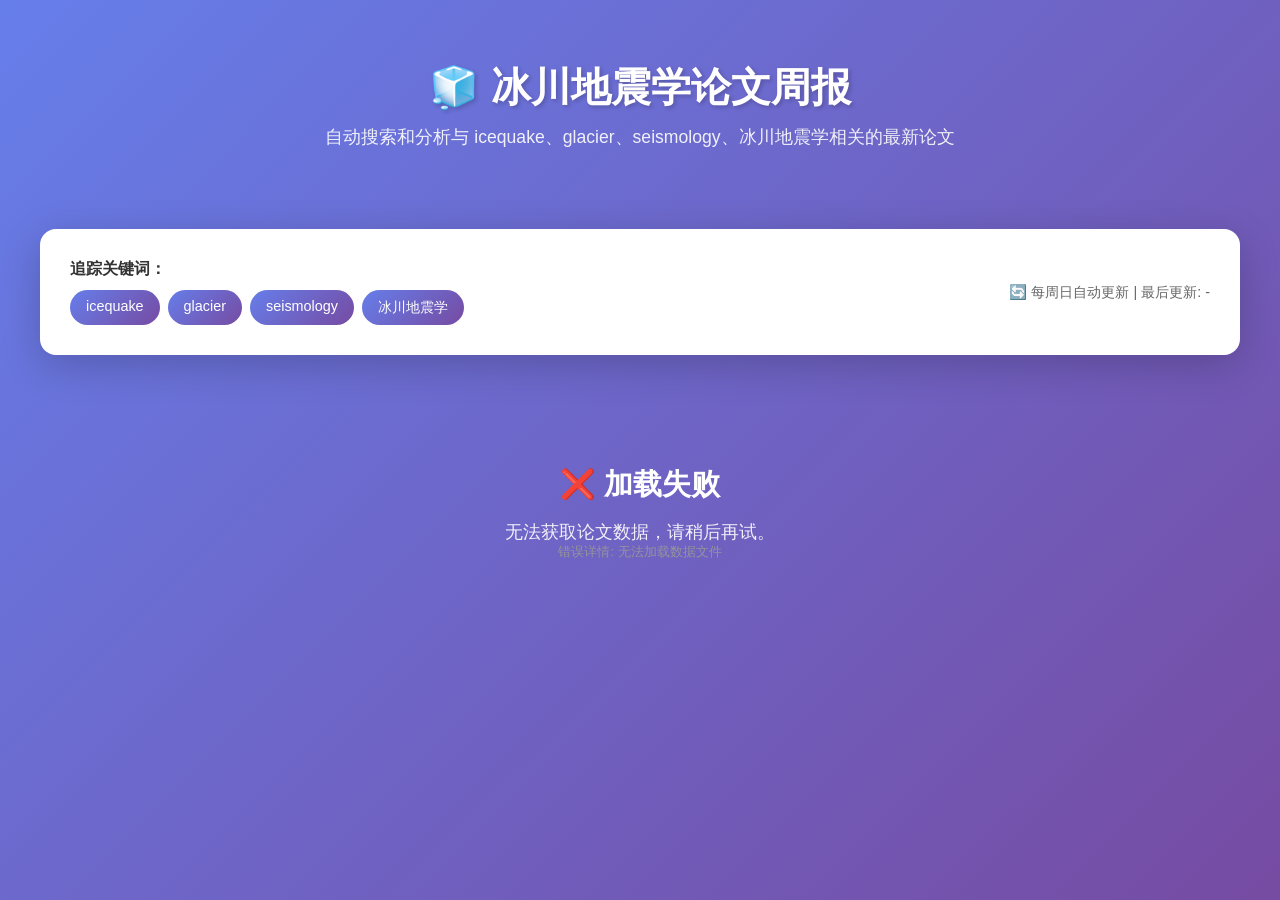
==== frontend/index.html @ 20ec5124 "Initial commit: Cryoseismology paper system" ====
<!DOCTYPE html>
<html lang="zh-CN">
<head>
    <meta charset="UTF-8">
    <meta name="viewport" content="width=device-width, initial-scale=1.0">
    <title>冰川地震学论文搜索系统</title>
    <link rel="stylesheet" href="style.css">
</head>
<body>
    <div class="container">
        <header>
            <h1>🧊 冰川地震学论文周报</h1>
            <p>自动搜索和分析与 icequake、glacier、seismology、冰川地震学相关的最新论文</p>
        </header>

        <div class="search-section">
            <div class="keywords-input">
                <label>追踪关键词：</label>
                <div id="keywords-container">
                    <span class="keyword-tag">icequake</span>
                    <span class="keyword-tag">glacier</span>
                    <span class="keyword-tag">seismology</span>
                    <span class="keyword-tag">冰川地震学</span>
                </div>
            </div>
            <p style="color: #666; font-size: 0.9rem;">🔄 每周日自动更新 | 最后更新: <span id="last-update">-</span></p>
        </div>

        <div id="loading" class="loading hidden">
            <div class="spinner"></div>
            <p>正在加载数据...</p>
        </div>

        <div id="papers-list" class="papers-list"></div>

        <div id="paper-modal" class="modal hidden">
            <div class="modal-content">
                <div class="modal-header">
                    <h2 id="modal-title"></h2>
                    <button id="close-modal" class="close-btn">&times;</button>
                </div>
                <div id="modal-body" class="modal-body"></div>
            </div>
        </div>
    </div>

    <script src="app.js"></script>
</body>
</html>
---- frontend/style.css ----
* {
    margin: 0;
    padding: 0;
    box-sizing: border-box;
}

body {
    font-family: -apple-system, BlinkMacSystemFont, 'Segoe UI', Roboto, Oxygen, Ubuntu, Cantarell, sans-serif;
    background: linear-gradient(135deg, #667eea 0%, #764ba2 100%);
    min-height: 100vh;
    padding: 20px;
}

.container {
    max-width: 1200px;
    margin: 0 auto;
}

header {
    text-align: center;
    color: white;
    margin-bottom: 40px;
    padding: 40px 0;
}

header h1 {
    font-size: 2.5rem;
    margin-bottom: 10px;
    text-shadow: 2px 2px 4px rgba(0, 0, 0, 0.2);
}

header p {
    font-size: 1.1rem;
    opacity: 0.9;
}

.search-section {
    background: white;
    border-radius: 16px;
    padding: 30px;
    margin-bottom: 30px;
    box-shadow: 0 10px 40px rgba(0, 0, 0, 0.2);
    display: flex;
    flex-wrap: wrap;
    gap: 20px;
    align-items: center;
}

.keywords-input {
    flex: 1;
    min-width: 300px;
}

.keywords-input label {
    display: block;
    font-weight: 600;
    color: #333;
    margin-bottom: 10px;
}

#keywords-container {
    display: flex;
    flex-wrap: wrap;
    gap: 8px;
}

.keyword-tag {
    background: linear-gradient(135deg, #667eea 0%, #764ba2 100%);
    color: white;
    padding: 8px 16px;
    border-radius: 20px;
    font-size: 0.9rem;
}

.btn-primary, .btn-secondary {
    padding: 14px 28px;
    border: none;
    border-radius: 10px;
    font-size: 1rem;
    font-weight: 600;
    cursor: pointer;
    transition: all 0.3s ease;
}

.btn-primary {
    background: linear-gradient(135deg, #667eea 0%, #764ba2 100%);
    color: white;
}

.btn-primary:hover {
    transform: translateY(-2px);
    box-shadow: 0 6px 20px rgba(102, 126, 234, 0.4);
}

.btn-secondary {
    background: #f0f0f0;
    color: #333;
}

.btn-secondary:hover {
    background: #e0e0e0;
}

.loading {
    text-align: center;
    padding: 60px;
    color: white;
}

.spinner {
    width: 50px;
    height: 50px;
    border: 4px solid rgba(255, 255, 255, 0.3);
    border-top-color: white;
    border-radius: 50%;
    animation: spin 1s linear infinite;
    margin: 0 auto 20px;
}

@keyframes spin {
    to { transform: rotate(360deg); }
}

.papers-list {
    display: grid;
    gap: 20px;
}

.paper-card {
    background: white;
    border-radius: 16px;
    padding: 25px;
    box-shadow: 0 4px 20px rgba(0, 0, 0, 0.1);
    cursor: pointer;
    transition: all 0.3s ease;
}

.paper-card:hover {
    transform: translateY(-4px);
    box-shadow: 0 8px 30px rgba(0, 0, 0, 0.15);
}

.paper-card h3 {
    color: #333;
    font-size: 1.2rem;
    margin-bottom: 12px;
    line-height: 1.4;
}

.paper-meta {
    display: flex;
    flex-wrap: wrap;
    gap: 15px;
    color: #666;
    font-size: 0.9rem;
    margin-bottom: 12px;
}

.paper-meta span {
    display: flex;
    align-items: center;
    gap: 5px;
}

.paper-authors {
    color: #888;
    font-size: 0.9rem;
    margin-bottom: 12px;
}

.paper-abstract {
    color: #555;
    font-size: 0.95rem;
    line-height: 1.6;
    display: -webkit-box;
    -webkit-line-clamp: 3;
    -webkit-box-orient: vertical;
    overflow: hidden;
}

.paper-categories {
    display: flex;
    flex-wrap: wrap;
    gap: 8px;
    margin-top: 15px;
}

.category-tag {
    background: #f0f0f0;
    color: #666;
    padding: 4px 12px;
    border-radius: 12px;
    font-size: 0.8rem;
}

.modal {
    position: fixed;
    top: 0;
    left: 0;
    width: 100%;
    height: 100%;
    background: rgba(0, 0, 0, 0.6);
    display: flex;
    align-items: center;
    justify-content: center;
    z-index: 1000;
    padding: 20px;
}

.modal.hidden {
    display: none;
}

.modal-content {
    background: white;
    border-radius: 20px;
    max-width: 900px;
    width: 100%;
    max-height: 90vh;
    overflow-y: auto;
    position: relative;
}

.modal-header {
    background: linear-gradient(135deg, #667eea 0%, #764ba2 100%);
    color: white;
    padding: 30px;
    border-radius: 20px 20px 0 0;
    position: sticky;
    top: 0;
}

.modal-header h2 {
    font-size: 1.4rem;
    line-height: 1.4;
    padding-right: 40px;
}

.close-btn {
    position: absolute;
    top: 20px;
    right: 20px;
    background: rgba(255, 255, 255, 0.2);
    border: none;
    color: white;
    font-size: 2rem;
    width: 40px;
    height: 40px;
    border-radius: 50%;
    cursor: pointer;
    display: flex;
    align-items: center;
    justify-content: center;
    transition: background 0.3s ease;
}

.close-btn:hover {
    background: rgba(255, 255, 255, 0.3);
}

.modal-body {
    padding: 30px;
}

.analysis-section {
    margin-bottom: 30px;
}

.analysis-section h3 {
    color: #667eea;
    font-size: 1.1rem;
    margin-bottom: 12px;
    display: flex;
    align-items: center;
    gap: 10px;
}

.analysis-section h3::before {
    content: '';
    width: 4px;
    height: 20px;
    background: linear-gradient(135deg, #667eea 0%, #764ba2 100%);
    border-radius: 2px;
}

.analysis-section p, .analysis-section ul {
    color: #444;
    line-height: 1.8;
}

.analysis-section ul {
    margin-left: 20px;
}

.analysis-section li {
    margin-bottom: 8px;
}

.info-grid {
    display: grid;
    grid-template-columns: repeat(auto-fit, minmax(250px, 1fr));
    gap: 20px;
    margin-bottom: 30px;
}

.info-box {
    background: #f8f9fa;
    border-radius: 12px;
    padding: 20px;
}

.info-box h4 {
    color: #666;
    font-size: 0.9rem;
    margin-bottom: 8px;
    text-transform: uppercase;
    letter-spacing: 0.5px;
}

.info-box p {
    color: #333;
    font-size: 1rem;
    font-weight: 500;
}

.hidden {
    display: none !important;
}

.empty-state {
    text-align: center;
    padding: 80px 40px;
    color: white;
}

.empty-state h2 {
    font-size: 1.8rem;
    margin-bottom: 15px;
}

.empty-state p {
    font-size: 1.1rem;
    opacity: 0.9;
}
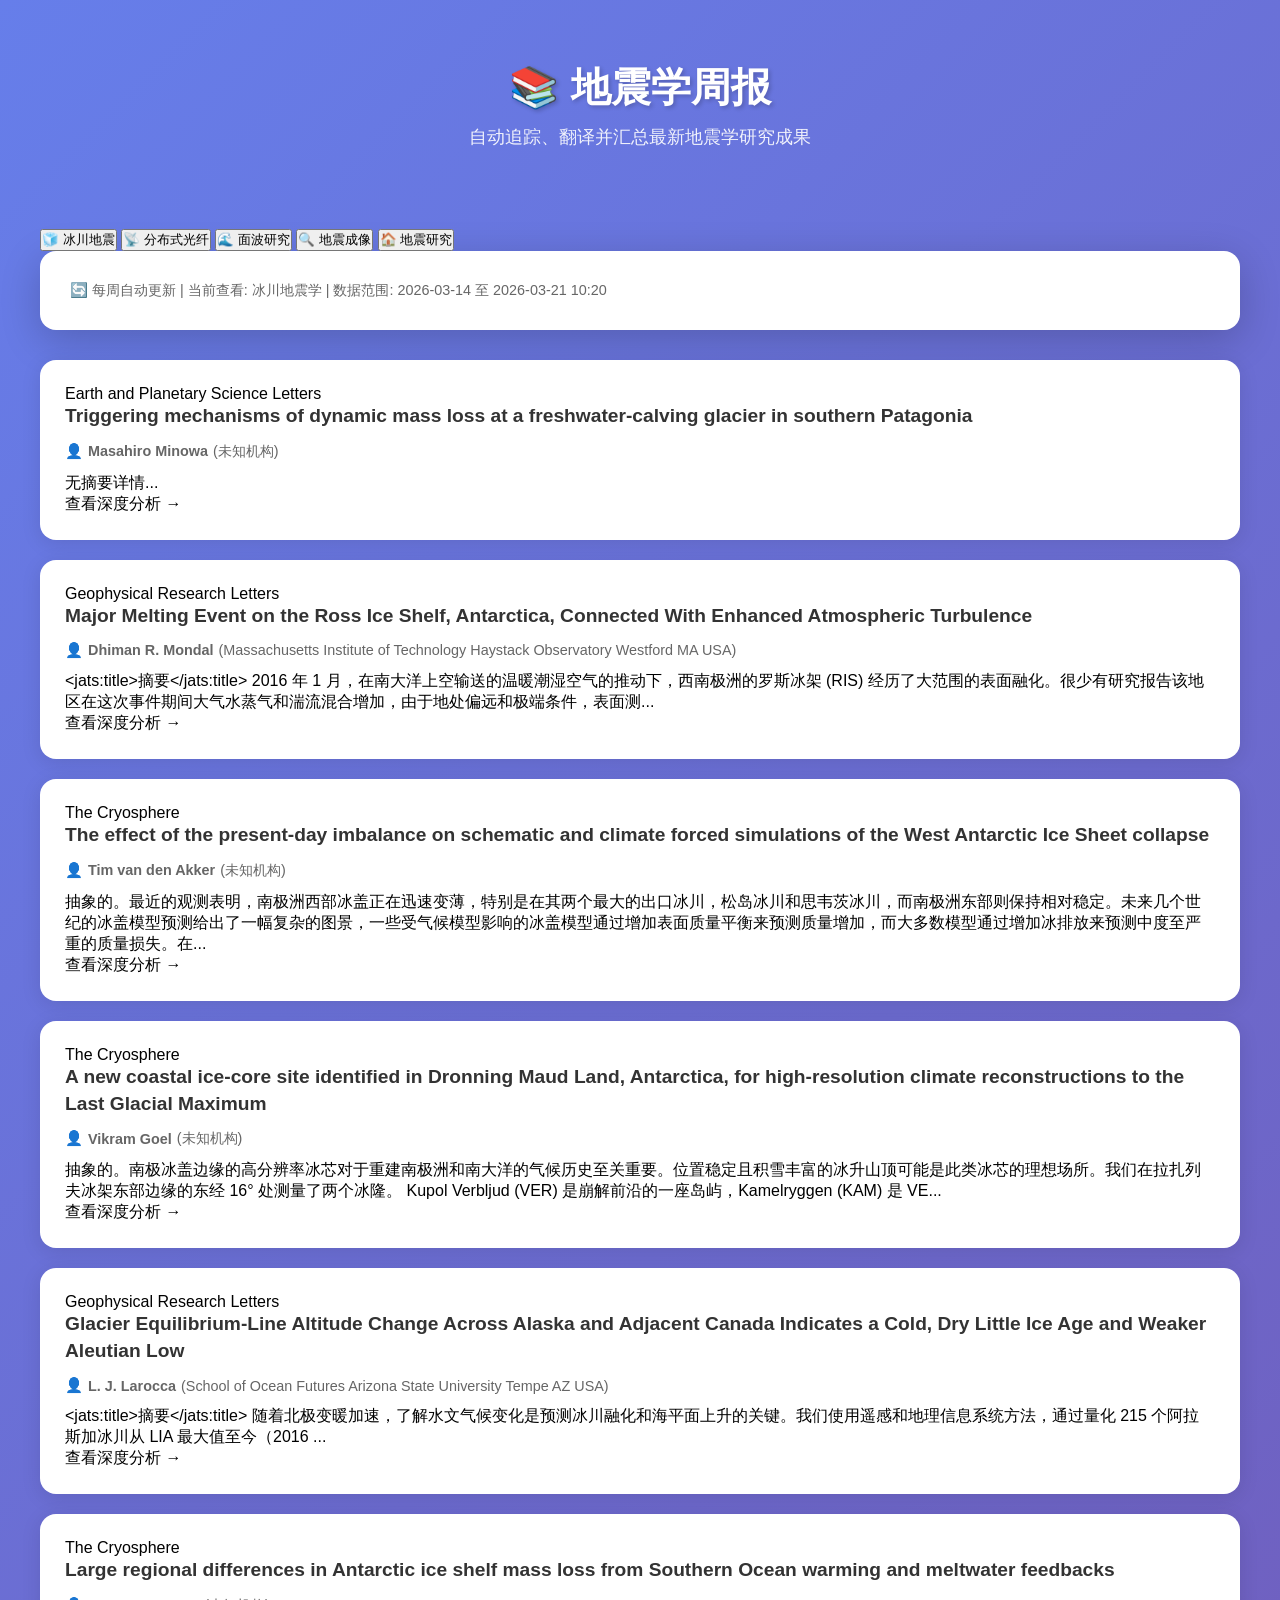
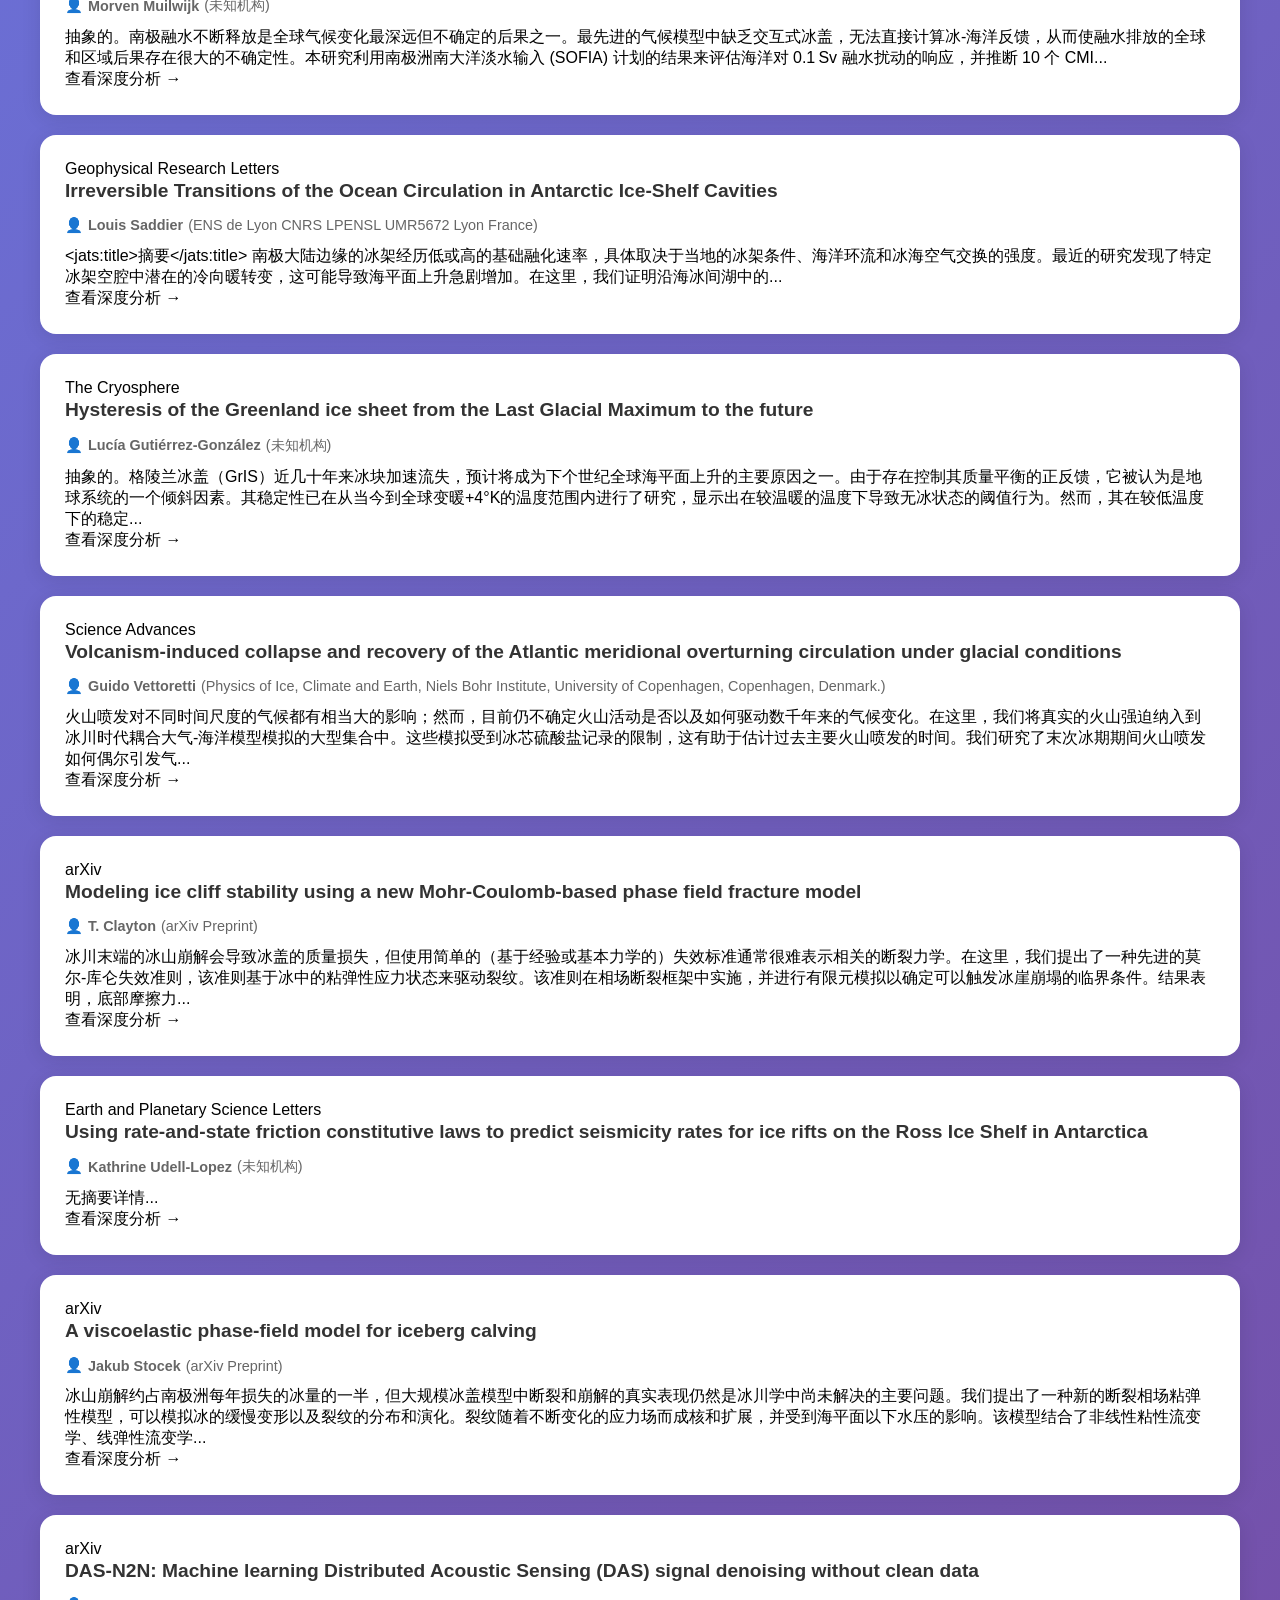
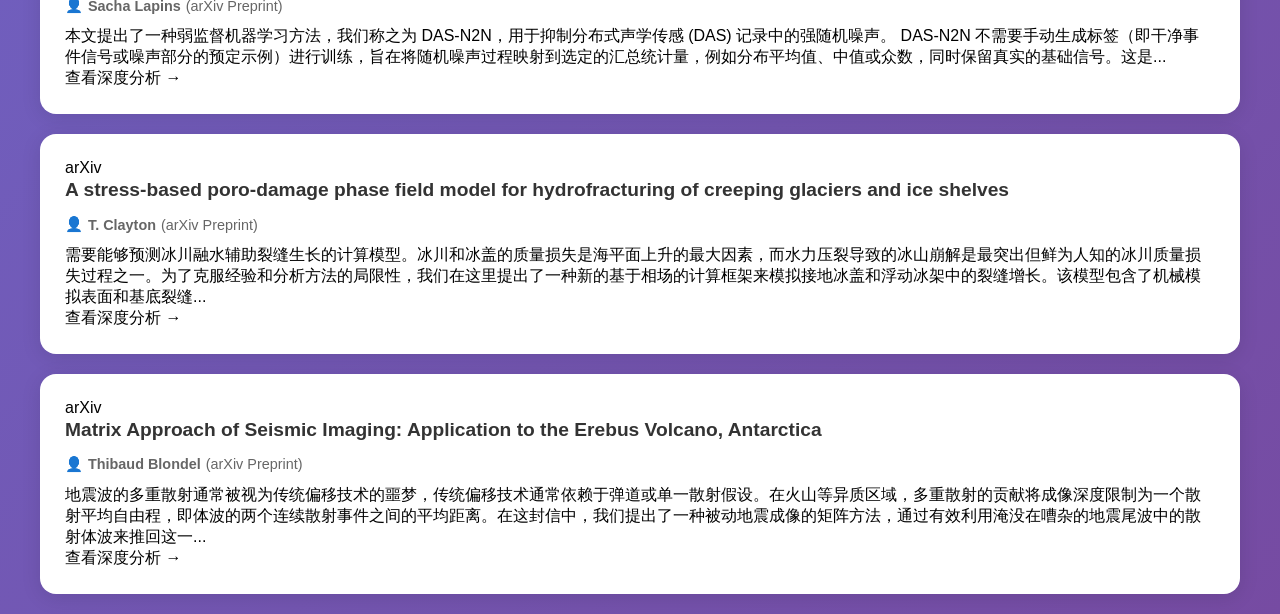
==== commit 011c3965: "update papers" ====
--- a/frontend/index.html
+++ b/frontend/index.html
@@ -3,27 +3,26 @@
 <head>
     <meta charset="UTF-8">
     <meta name="viewport" content="width=device-width, initial-scale=1.0">
-    <title>冰川地震学论文搜索系统</title>
+    <title>地震学周报</title>
     <link rel="stylesheet" href="style.css">
 </head>
 <body>
     <div class="container">
         <header>
-            <h1>🧊 冰川地震学论文周报</h1>
-            <p>自动搜索和分析与 icequake、glacier、seismology、冰川地震学相关的最新论文</p>
+            <h1>📚 地震学周报</h1>
+            <p>自动追踪、翻译并汇总最新地震学研究成果</p>
         </header>
 
-        <div class="search-section">
-            <div class="keywords-input">
-                <label>追踪关键词：</label>
-                <div id="keywords-container">
-                    <span class="keyword-tag">icequake</span>
-                    <span class="keyword-tag">glacier</span>
-                    <span class="keyword-tag">seismology</span>
-                    <span class="keyword-tag">冰川地震学</span>
-                </div>
-            </div>
-            <p style="color: #666; font-size: 0.9rem;">🔄 每周日自动更新 | 最后更新: <span id="last-update">-</span></p>
+        <nav class="topic-nav">
+            <button class="topic-btn active" onclick="switchTopic('cryo')">🧊 冰川地震</button>
+            <button class="topic-btn" onclick="switchTopic('das')">📡 分布式光纤</button>
+            <button class="topic-btn" onclick="switchTopic('surface')">🌊 面波研究</button>
+            <button class="topic-btn" onclick="switchTopic('imaging')">🔍 地震成像</button>
+            <button class="topic-btn" onclick="switchTopic('earthquake')">🏠 地震研究</button>
+        </nav>
+
+        <div class="search-section text-center">
+            <p style="color: #666; font-size: 0.9rem;">🔄 每周自动更新 | 当前查看: <span id="current-topic-name">冰川地震学</span> | 数据范围: <span id="last-update">-</span></p>
         </div>
 
         <div id="loading" class="loading hidden">
